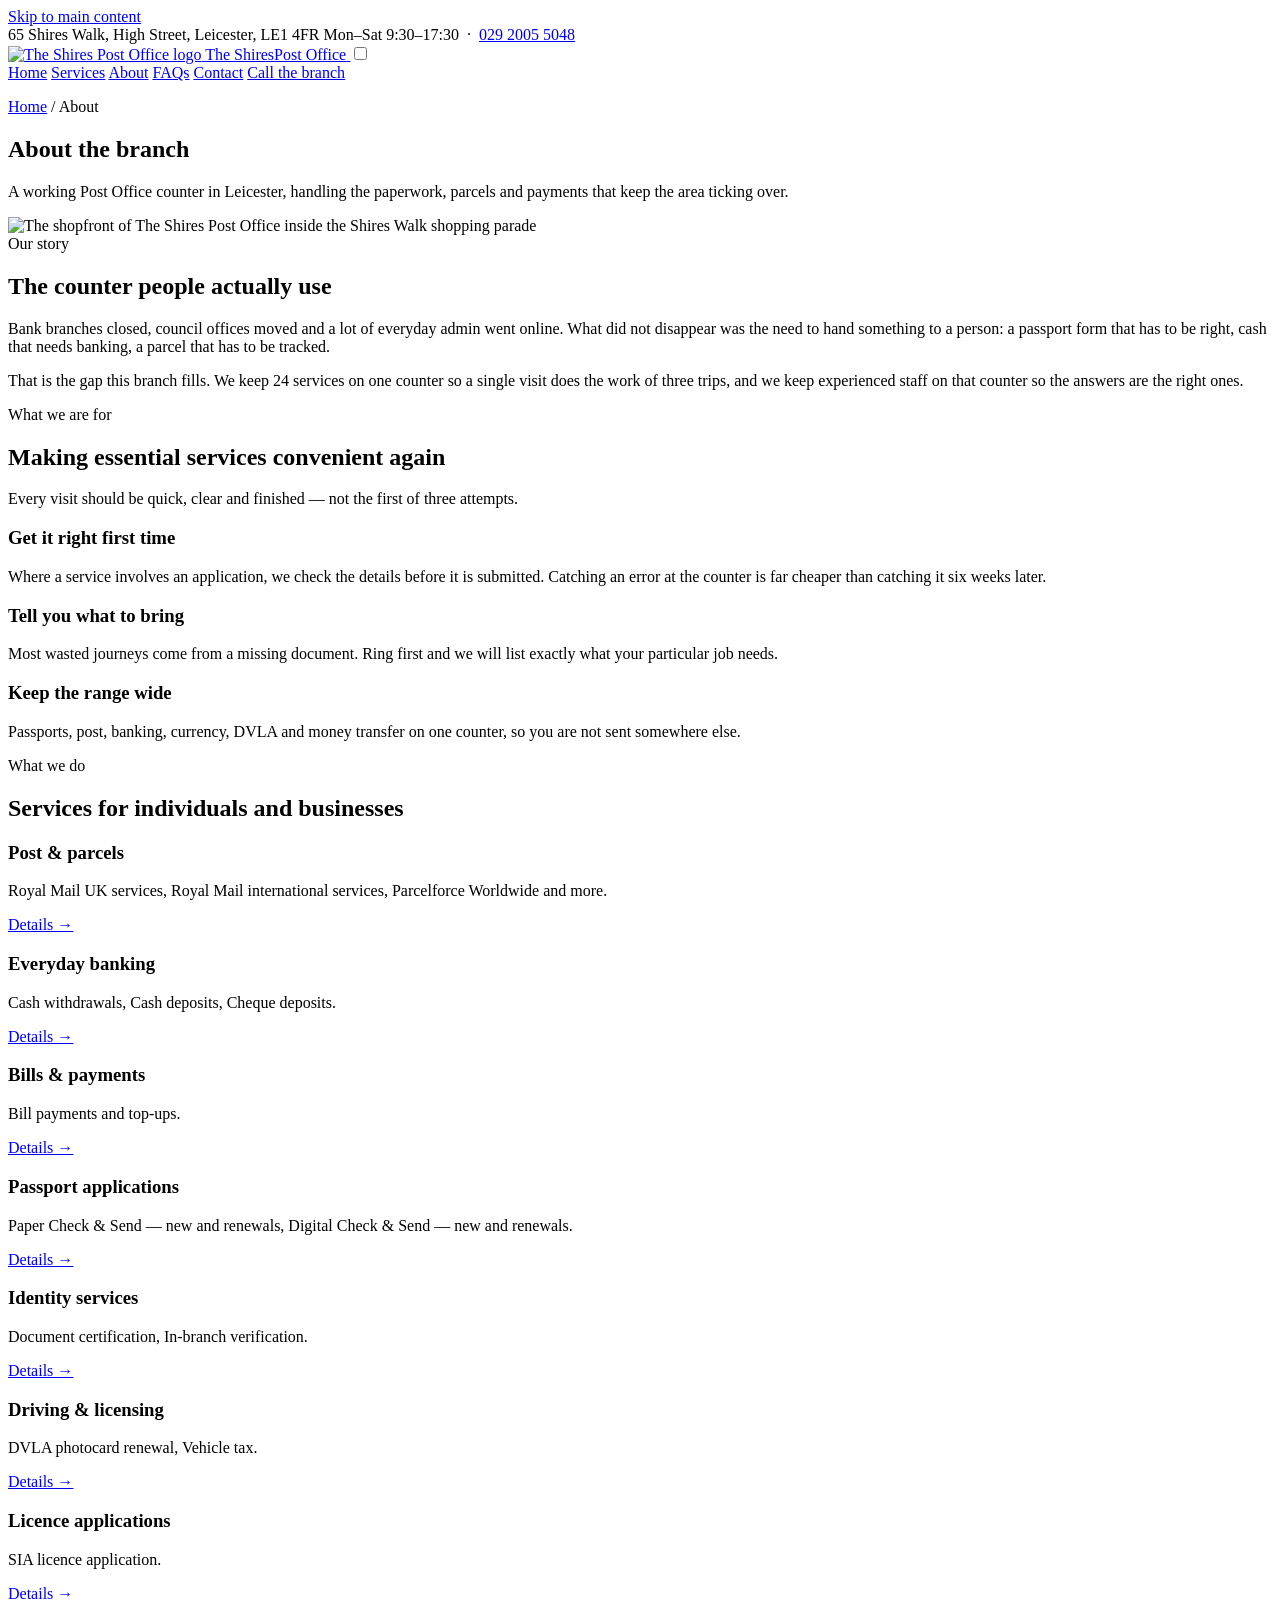
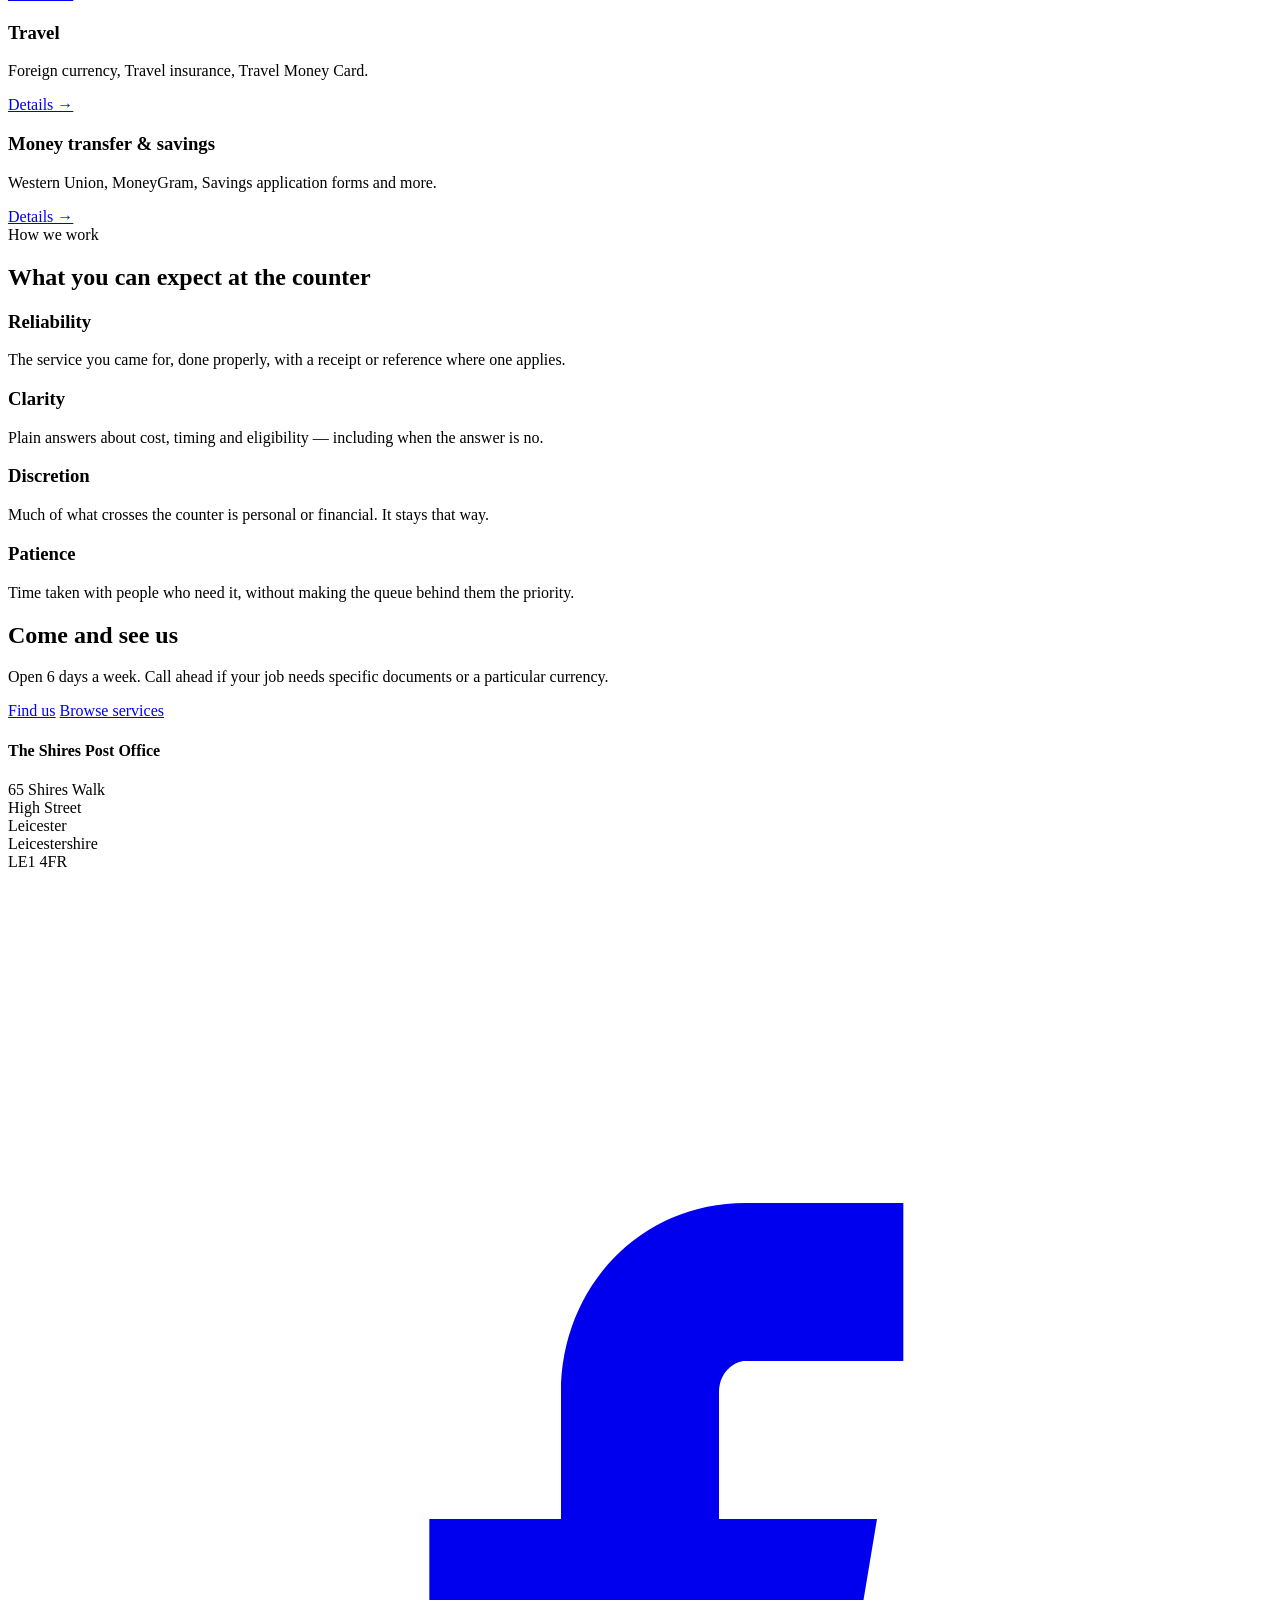
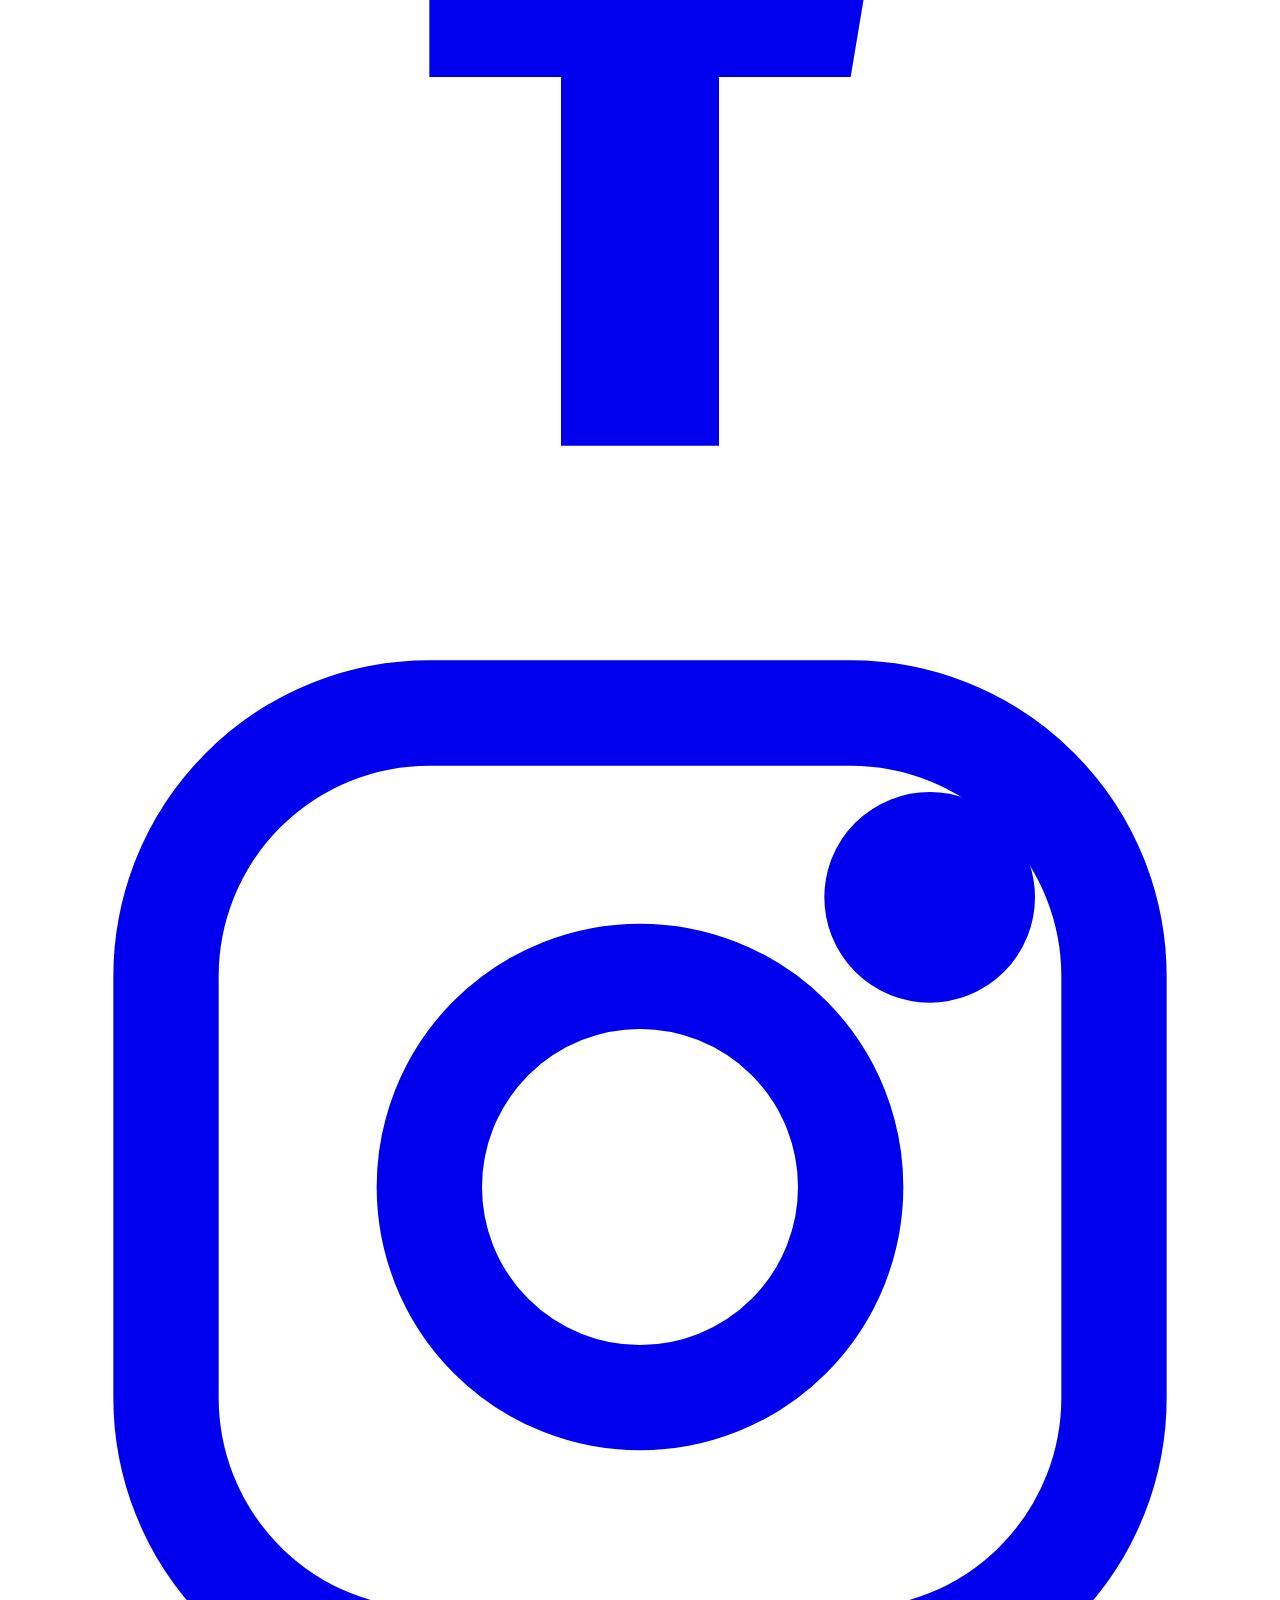
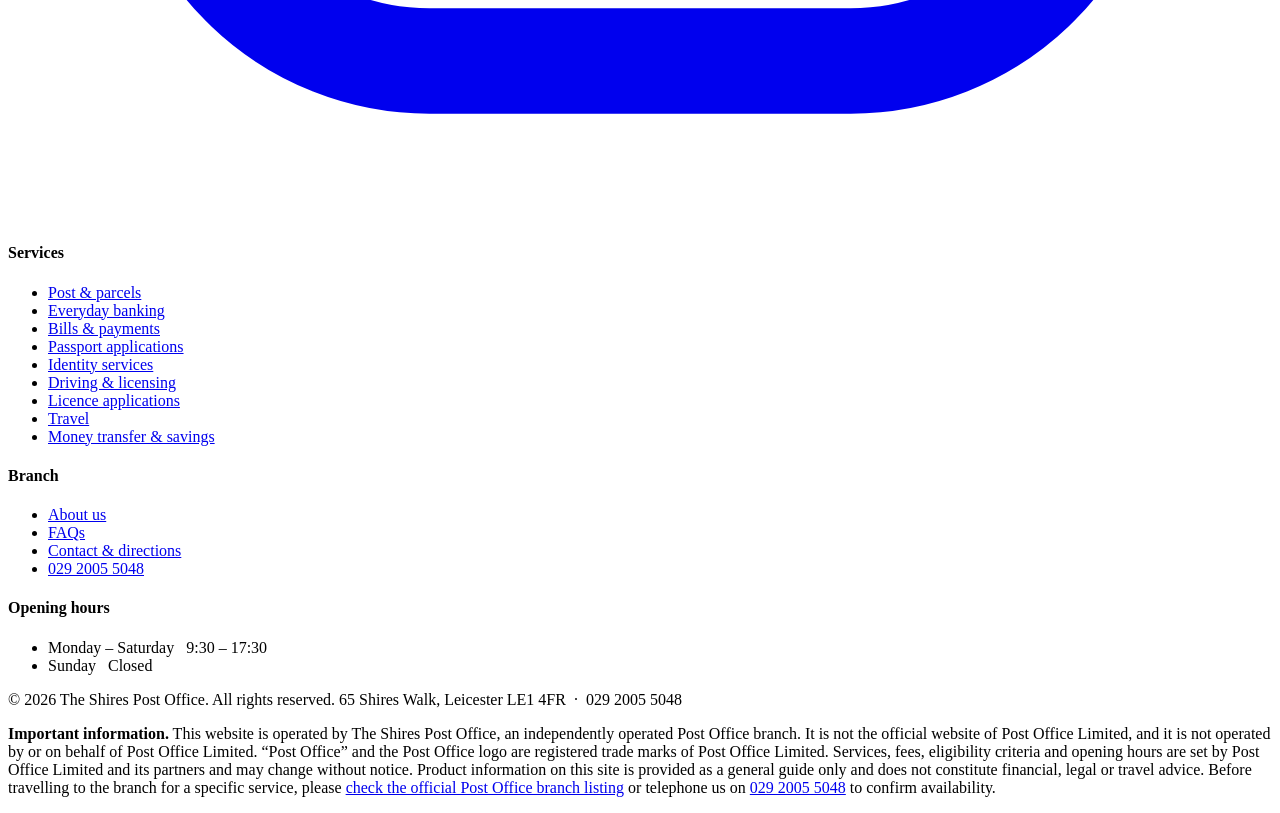
==== about.html @ 7ee7d357 "Add files via upload" ====
<!DOCTYPE html>
<html lang="en-GB">
<head>
<meta charset="utf-8">
<meta name="viewport" content="width=device-width, initial-scale=1">

<!-- ===== SEO — edit per page. Keep the title under 60 characters. ===== -->
<title>About Us | The Shires Post Office</title>
<meta name="description" content="The Shires Post Office in Leicester — who we are, what we do and the communities we serve.">
<link rel="canonical" href="https://www.shirespostoffice.co.uk/about.html">

<!-- ===== SOCIAL SHARING — og-image.jpg must be exactly 1200 × 630 px ===== -->
<meta property="og:type" content="website">
<meta property="og:title" content="About Us | The Shires Post Office">
<meta property="og:description" content="The Shires Post Office in Leicester — who we are, what we do and the communities we serve.">
<meta property="og:image" content="https://www.shirespostoffice.co.uk/images/og-image.jpg">
<meta property="og:url" content="https://www.shirespostoffice.co.uk/about.html">

<!-- ===== ICONS ===== -->
<link rel="icon" href="images/favicon.png" type="image/png">
<link rel="apple-touch-icon" href="images/apple-touch-icon.png">

<!-- ===== FONTS — to change, edit here AND --font-display/--font-body in style.css ===== -->
<link rel="preconnect" href="https://fonts.googleapis.com">
<link rel="preconnect" href="https://fonts.gstatic.com" crossorigin>
<link href="https://fonts.googleapis.com/css2?family=Bricolage+Grotesque:opsz,wght@12..96,400;12..96,600;12..96,700&amp;family=Public+Sans:wght@400;500;600;700;800&amp;display=swap" rel="stylesheet">

<link rel="stylesheet" href="css/style.css">

<!-- =========================================================================
     SECURITY HEADERS
     GitHub Pages does not let you set real HTTP headers, so these <meta> tags
     are used instead. The Content-Security-Policy below is deliberately tight:
     it allows ONLY this site's own files, the Google Fonts stylesheet/fonts,
     and the Google Maps iframe. Nothing else can load.

     ⚠ If you ever add a script, an analytics tag or another embed, it WILL be
     blocked until you add its origin here. That is the point — it stops an
     injected third-party resource from running.
     ====================================================================== -->
<meta http-equiv="Content-Security-Policy" content="
  default-src 'none';
  base-uri 'self';
  form-action 'none';
  img-src 'self';
  style-src 'self' https://fonts.googleapis.com;
  font-src https://fonts.gstatic.com;
  frame-src https://www.google.com;
  connect-src 'none';
  object-src 'none';
  upgrade-insecure-requests;">
<meta name="referrer" content="strict-origin-when-cross-origin">
</head>
<body>

<a class="skip" href="#main">Skip to main content</a>

<!-- =========================================================================
     STICKY BAR — the dark topbar and the white header sit inside this wrapper
     so BOTH stay pinned to the top of the screen while the page scrolls.
     To let them scroll away, remove .sticky-top in css/style.css §[05].
     ====================================================================== -->
<div class="sticky-top">

<!-- ===== TOPBAR — address, hours and phone. Identical on all 5 pages. ===== -->
<div class="topbar">
  <div class="container topbar__inner">
    <span>65 Shires Walk, High Street, Leicester, LE1 4FR</span>
    <span>Mon–Sat 9:30–17:30 &nbsp;·&nbsp; <a href="tel:+442920055048">029 2005 5048</a></span>
  </div>
</div>

<!-- =========================================================================
     HEADER / NAVIGATION
     The mobile menu is pure CSS — the hidden checkbox below drives it.
     There is no JavaScript anywhere on this site.
     ====================================================================== -->
<header class="site-header">
  <div class="container site-header__inner">

    <!-- LOGO — replace images/logo.svg with the branch mark (square, 46×46 display) -->
    <a class="logo" href="index.html">
      <img src="images/logo.svg" alt="The Shires Post Office logo" width="46" height="46">
      <span class="logo__text">The Shires<span>Post Office</span></span>
    </a>

    <input type="checkbox" id="navToggle" class="nav-toggle visually-hidden">
    <label for="navToggle" class="nav-toggle__label" aria-label="Open menu">
      <span></span><span></span><span></span>
    </label>

    <nav class="nav" aria-label="Main">
      <a href="index.html">Home</a>
      <a href="services.html">Services</a>
      <a href="about.html" aria-current="page">About</a>
      <a href="faq.html">FAQs</a>
      <a href="contact.html">Contact</a>
      <a class="btn btn--primary" href="tel:+442920055048">Call the branch</a>
    </nav>
  </div>
</header>

</div><!-- /.sticky-top -->

<main id="main">

<!-- ===== PAGE HEADER ===== -->
<section class="page-head">
  <div class="container">
    <p class="crumbs"><a href="index.html">Home</a> / About</p>
    <h1>About the branch</h1>
    <p>A working Post Office counter in Leicester, handling the paperwork, parcels and payments that keep the area ticking over.</p>
  </div>
</section>

<!-- =========================================================================
     SECTION — OUR STORY
     IMAGE: images/about-story.jpg → export at exactly 1120 × 840 px (4:3)
     ====================================================================== -->
<section class="section">
  <div class="container split">
    <div class="split__media">
      <img src="images/about-story.jpg" alt="The shopfront of The Shires Post Office inside the Shires Walk shopping parade" width="1120" height="840">
    </div>
    <div>
      <span class="eyebrow">Our story</span>
      <h2>The counter people actually use</h2>
      <p>Bank branches closed, council offices moved and a lot of everyday admin went online. What did not disappear was the need to hand something to a person: a passport form that has to be right, cash that needs banking, a parcel that has to be tracked.</p>
      <p>That is the gap this branch fills. We keep 24 services on one counter so a single visit does the work of three trips, and we keep experienced staff on that counter so the answers are the right ones.</p>
    </div>
  </div>
</section>

<!-- ===== SECTION — MISSION ===== -->
<section class="section section--ink">
  <div class="container">
    <div class="section-head">
      <span class="eyebrow">What we are for</span>
      <h2>Making essential services convenient again</h2>
      <p>Every visit should be quick, clear and finished — not the first of three attempts.</p>
    </div>

    <div class="grid grid--3">
      <article class="card">
        <h3>Get it right first time</h3>
        <p>Where a service involves an application, we check the details before it is submitted. Catching an error at the counter is far cheaper than catching it six weeks later.</p>
      </article>
      <article class="card">
        <h3>Tell you what to bring</h3>
        <p>Most wasted journeys come from a missing document. Ring first and we will list exactly what your particular job needs.</p>
      </article>
      <article class="card">
        <h3>Keep the range wide</h3>
        <p>Passports, post, banking, currency, DVLA and money transfer on one counter, so you are not sent somewhere else.</p>
      </article>
    </div>
  </div>
</section>

<!-- ===== SECTION — WHAT WE DO ===== -->
<section class="section">
  <div class="container">
    <div class="section-head section-head--center">
      <span class="eyebrow">What we do</span>
      <h2>Services for individuals and businesses</h2>
    </div>

    <div class="grid grid--3">
      <article class="card">
        <h3>Post &amp; parcels</h3>
        <p>Royal Mail UK services, Royal Mail international services, Parcelforce Worldwide and more.</p>
        <a class="card__link" href="services.html#post">Details →</a>
      </article>
      <article class="card">
        <h3>Everyday banking</h3>
        <p>Cash withdrawals, Cash deposits, Cheque deposits.</p>
        <a class="card__link" href="services.html#banking">Details →</a>
      </article>
      <article class="card">
        <h3>Bills &amp; payments</h3>
        <p>Bill payments and top-ups.</p>
        <a class="card__link" href="services.html#bills">Details →</a>
      </article>
      <article class="card">
        <h3>Passport applications</h3>
        <p>Paper Check &amp; Send — new and renewals, Digital Check &amp; Send — new and renewals.</p>
        <a class="card__link" href="services.html#passports">Details →</a>
      </article>
      <article class="card">
        <h3>Identity services</h3>
        <p>Document certification, In-branch verification.</p>
        <a class="card__link" href="services.html#identity">Details →</a>
      </article>
      <article class="card">
        <h3>Driving &amp; licensing</h3>
        <p>DVLA photocard renewal, Vehicle tax.</p>
        <a class="card__link" href="services.html#driving">Details →</a>
      </article>
      <article class="card">
        <h3>Licence applications</h3>
        <p>SIA licence application.</p>
        <a class="card__link" href="services.html#licences">Details →</a>
      </article>
      <article class="card">
        <h3>Travel</h3>
        <p>Foreign currency, Travel insurance, Travel Money Card.</p>
        <a class="card__link" href="services.html#travel">Details →</a>
      </article>
      <article class="card">
        <h3>Money transfer &amp; savings</h3>
        <p>Western Union, MoneyGram, Savings application forms and more.</p>
        <a class="card__link" href="services.html#finances">Details →</a>
      </article>
    </div>
  </div>
</section>

<!-- ===== SECTION — VALUES ===== -->
<section class="section section--alt">
  <div class="container">
    <div class="section-head">
      <span class="eyebrow">How we work</span>
      <h2>What you can expect at the counter</h2>
    </div>

    <div class="grid grid--4">
      <article class="card"><h3>Reliability</h3><p>The service you came for, done properly, with a receipt or reference where one applies.</p></article>
      <article class="card"><h3>Clarity</h3><p>Plain answers about cost, timing and eligibility — including when the answer is no.</p></article>
      <article class="card"><h3>Discretion</h3><p>Much of what crosses the counter is personal or financial. It stays that way.</p></article>
      <article class="card"><h3>Patience</h3><p>Time taken with people who need it, without making the queue behind them the priority.</p></article>
    </div>
  </div>
</section>

<!-- ===== CTA ===== -->
<section class="section section--tight">
  <div class="container">
    <div class="cta">
      <h2>Come and see us</h2>
      <p>Open 6 days a week. Call ahead if your job needs specific documents or a particular currency.</p>
      <div class="cta__actions">
        <a class="btn btn--light" href="contact.html">Find us</a>
        <a class="btn btn--ghost" href="services.html">Browse services</a>
      </div>
    </div>
  </div>
</section>

</main>

<!-- =========================================================================
     FOOTER — identical on all 5 pages.
     Social links: delete any the branch does not have. Never leave a link
     pointing at a generic homepage — it reads as broken.
     ====================================================================== -->
<footer class="site-footer">
  <div class="container">
    <div class="footer-grid">

      <div>
        <h4>The Shires Post Office</h4>
        <p>65 Shires Walk<br>High Street<br>Leicester<br>Leicestershire<br>LE1 4FR</p>

        <!-- ####################################################################
             ###  EDIT HERE: SOCIAL MEDIA LINKS                               ###
             ####################################################################
             Replace the href="..." value on each line below with the branch's
             real profile URL, for example:
                 https://www.facebook.com/YourBranchPageName
                 https://www.instagram.com/yourbranchhandle
             The links currently point at the generic facebook.com and
             instagram.com homepages, which look broken to visitors.
             If the branch does NOT have a profile, DELETE that whole <a> line
             rather than leaving it pointing at the homepage.
             These same links also appear in the "sameAs" list of the JSON-LD
             block at the bottom of index.html — update them there too.
             This block is repeated on all 5 pages: change it here, then copy
             it to the other four files.
             #################################################################### -->
        <div class="socials">
          <a href="https://www.facebook.com/" target="_blank" rel="noopener noreferrer nofollow" aria-label="Facebook"><svg viewBox="0 0 24 24" fill="currentColor"><path d="M14 9h3V6h-3c-2 0-3.5 1.6-3.5 3.6V12H8v3h2.5v7h3v-7H16l.5-3h-3V9.6c0-.4.3-.6.5-.6Z"/></svg></a>
          <a href="https://www.instagram.com/" target="_blank" rel="noopener noreferrer nofollow" aria-label="Instagram"><svg viewBox="0 0 24 24" fill="none" stroke="currentColor" stroke-width="2"><rect x="3" y="3" width="18" height="18" rx="5"/><circle cx="12" cy="12" r="4"/><circle cx="17.5" cy="6.5" r="1"/></svg></a>
        </div>
        <!-- ###  END: SOCIAL MEDIA LINKS  ################################### -->
      </div>

      <div>
        <h4>Services</h4>
        <ul class="footer-list">
          <li><a href="services.html#post">Post &amp; parcels</a></li>
          <li><a href="services.html#banking">Everyday banking</a></li>
          <li><a href="services.html#bills">Bills &amp; payments</a></li>
          <li><a href="services.html#passports">Passport applications</a></li>
          <li><a href="services.html#identity">Identity services</a></li>
          <li><a href="services.html#driving">Driving &amp; licensing</a></li>
          <li><a href="services.html#licences">Licence applications</a></li>
          <li><a href="services.html#travel">Travel</a></li>
          <li><a href="services.html#finances">Money transfer &amp; savings</a></li>
        </ul>
      </div>

      <div>
        <h4>Branch</h4>
        <ul class="footer-list">
          <li><a href="about.html">About us</a></li>
          <li><a href="faq.html">FAQs</a></li>
          <li><a href="contact.html">Contact &amp; directions</a></li>
          <li><a href="tel:+442920055048">029 2005 5048</a></li>
        </ul>
      </div>

      <div>
        <h4>Opening hours</h4>
        <ul class="footer-list">
          <li>Monday – Saturday &nbsp; 9:30 – 17:30</li>
          <li>Sunday &nbsp; Closed</li>
        </ul>
      </div>

    </div>

    <div class="footer-bottom">
      <span>© 2026 The Shires Post Office. All rights reserved.</span>
      <span>65 Shires Walk, Leicester LE1 4FR &nbsp;·&nbsp; 029 2005 5048</span>
    </div>
  </div>
</footer>

<!-- =========================================================================
     LEGAL DISCLAIMER — full-width band across the foot of every page.
     Keep this while the branch is independently operated: it is what allows
     the site to describe Post Office services without implying it IS the
     official Post Office Ltd website.
     ====================================================================== -->
<section class="legal">
  <div class="container">
    <p><strong>Important information.</strong> This website is operated by The Shires Post Office, an independently
    operated Post Office branch. It is not the official website of Post Office Limited, and it is not
    operated by or on behalf of Post Office Limited. &ldquo;Post Office&rdquo; and the Post Office logo are
    registered trade marks of Post Office Limited. Services, fees, eligibility criteria and opening hours
    are set by Post Office Limited and its partners and may change without notice. Product information on
    this site is provided as a general guide only and does not constitute financial, legal or travel advice.
    Before travelling to the branch for a specific service, please
    <a href="https://www.postoffice.co.uk/branch-finder/2832178/the-shires" target="_blank" rel="noopener noreferrer">check the official Post Office branch listing</a>
    or telephone us on <a href="tel:+442920055048">029 2005 5048</a> to confirm availability.</p>
  </div>
</section>

</body>
</html>
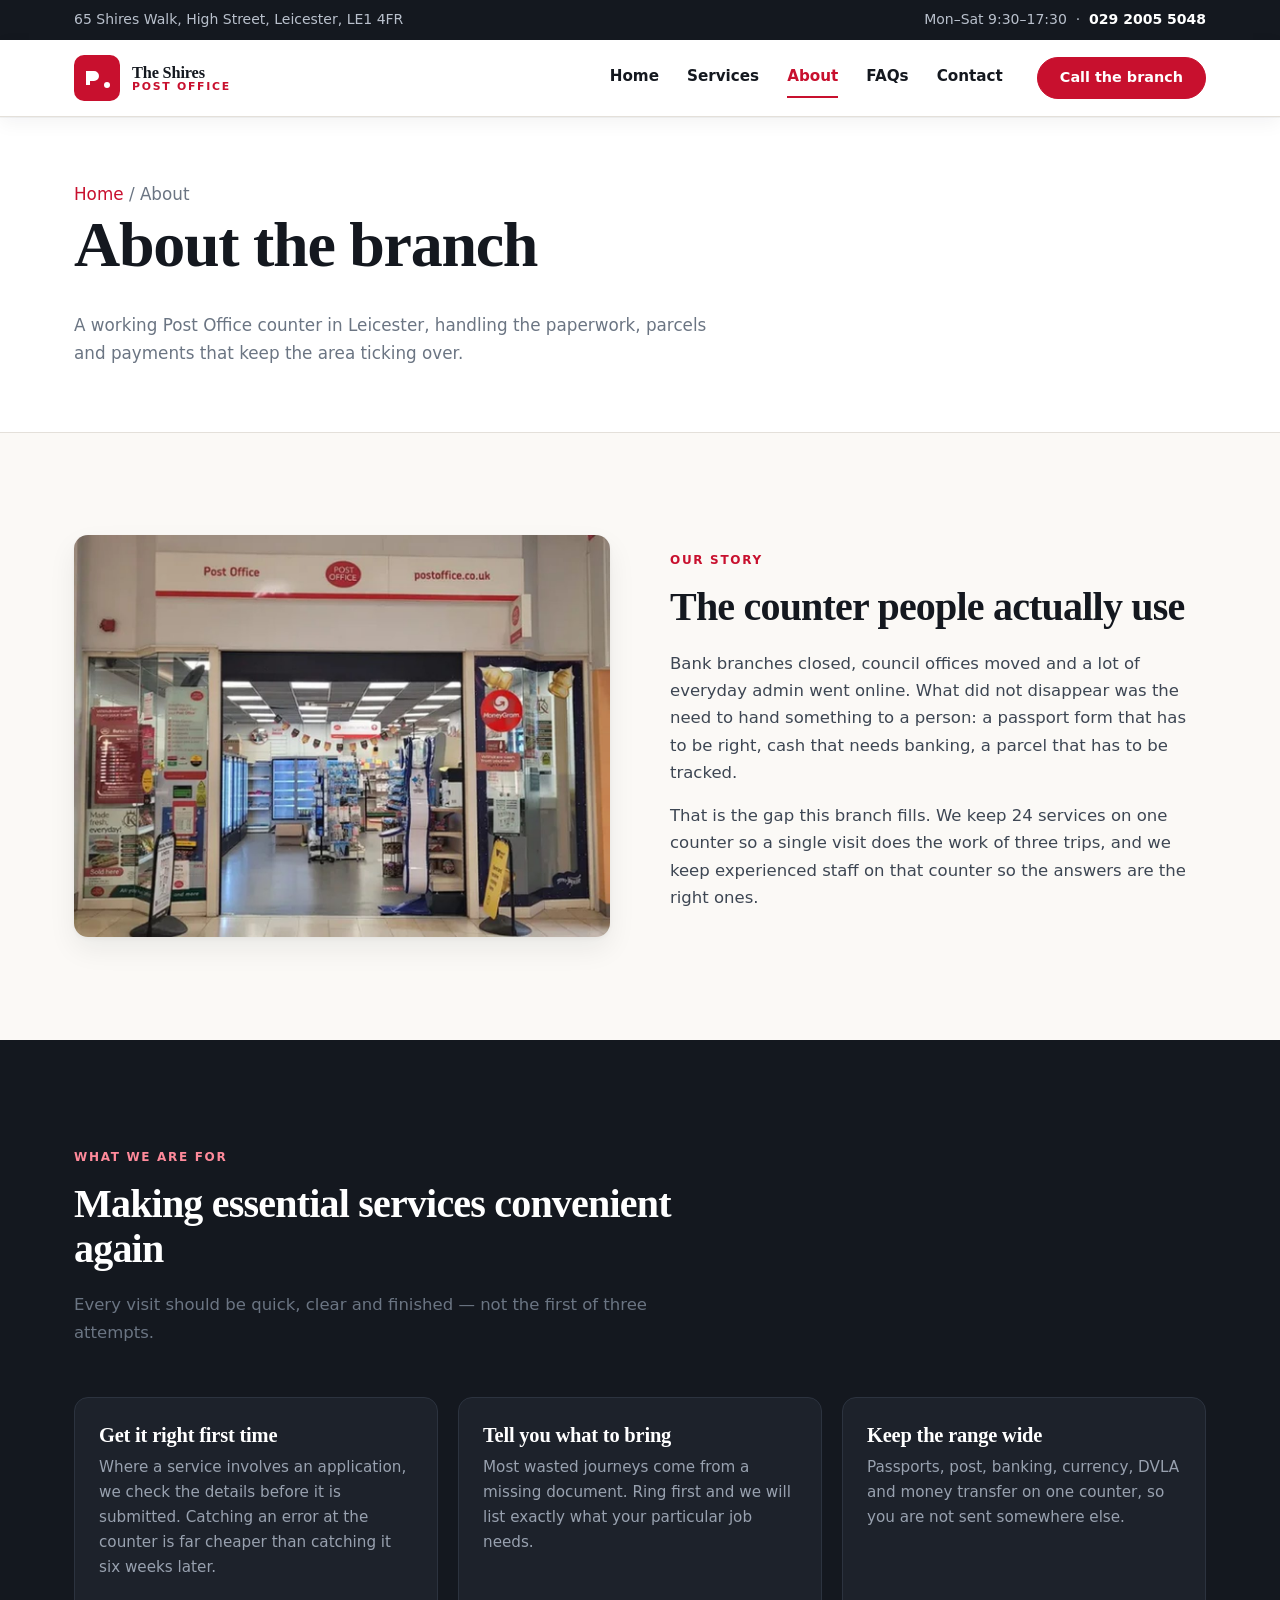
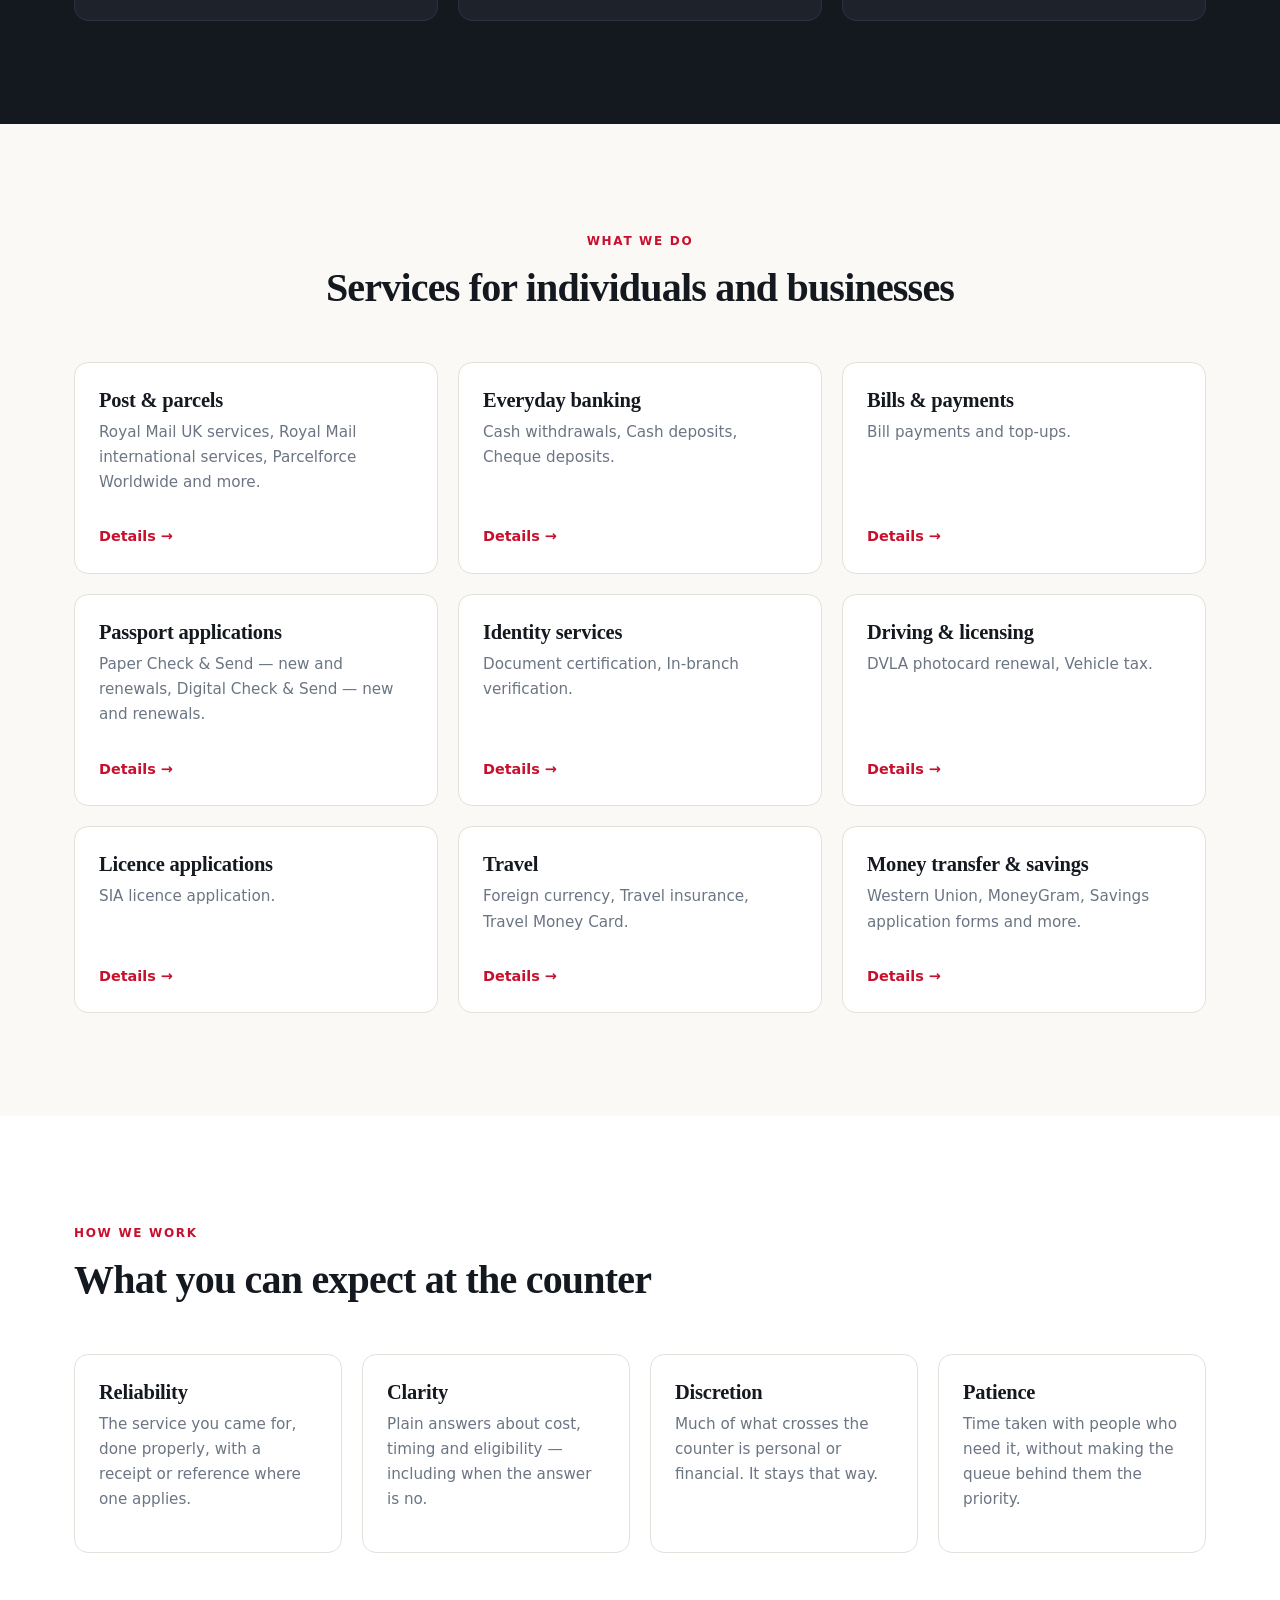
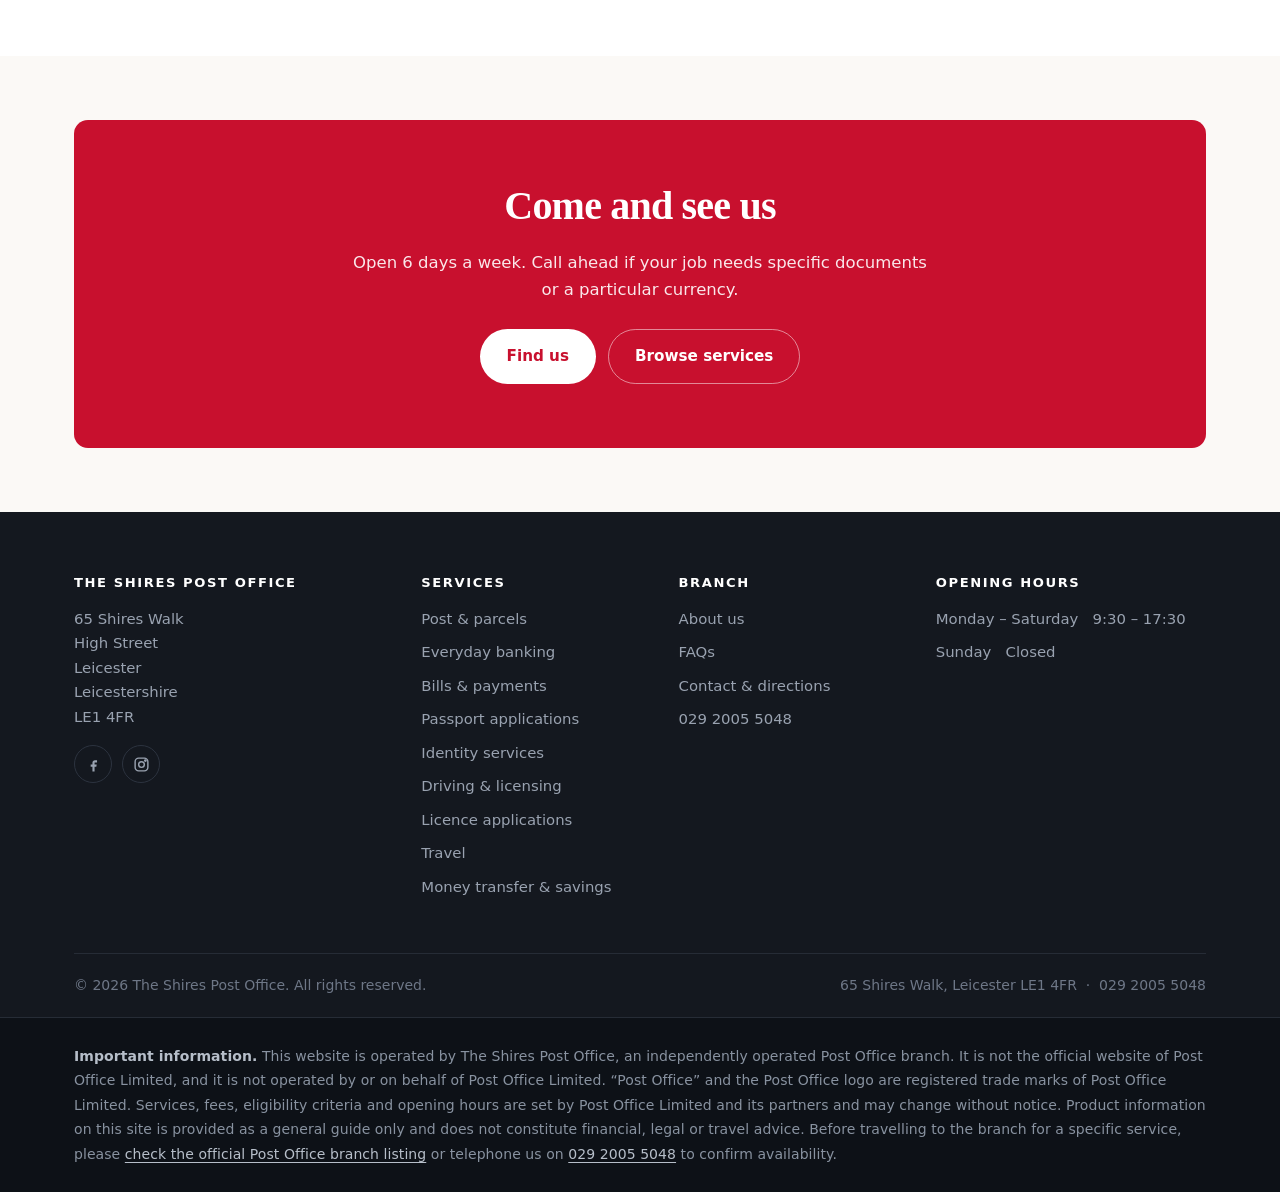
==== commit 51031d5c: "Add files via upload" ====
--- a/about.html
+++ b/about.html
@@ -268,18 +268,17 @@
              real profile URL, for example:
                  https://www.facebook.com/YourBranchPageName
                  https://www.instagram.com/yourbranchhandle
-             The links currently point at the generic facebook.com and
-             instagram.com homepages, which look broken to visitors.
-             If the branch does NOT have a profile, DELETE that whole <a> line
-             rather than leaving it pointing at the homepage.
+             These are set to the branch's real profiles. If a profile is
+             retired, DELETE that whole <a> line rather than leaving it
+             pointing at a dead page or a generic homepage.
              These same links also appear in the "sameAs" list of the JSON-LD
              block at the bottom of index.html — update them there too.
              This block is repeated on all 5 pages: change it here, then copy
              it to the other four files.
              #################################################################### -->
         <div class="socials">
-          <a href="https://www.facebook.com/" target="_blank" rel="noopener noreferrer nofollow" aria-label="Facebook"><svg viewBox="0 0 24 24" fill="currentColor"><path d="M14 9h3V6h-3c-2 0-3.5 1.6-3.5 3.6V12H8v3h2.5v7h3v-7H16l.5-3h-3V9.6c0-.4.3-.6.5-.6Z"/></svg></a>
-          <a href="https://www.instagram.com/" target="_blank" rel="noopener noreferrer nofollow" aria-label="Instagram"><svg viewBox="0 0 24 24" fill="none" stroke="currentColor" stroke-width="2"><rect x="3" y="3" width="18" height="18" rx="5"/><circle cx="12" cy="12" r="4"/><circle cx="17.5" cy="6.5" r="1"/></svg></a>
+          <a href="https://www.facebook.com/profile.php?id=61576108387124" target="_blank" rel="noopener noreferrer nofollow" aria-label="Facebook"><svg viewBox="0 0 24 24" fill="currentColor"><path d="M14 9h3V6h-3c-2 0-3.5 1.6-3.5 3.6V12H8v3h2.5v7h3v-7H16l.5-3h-3V9.6c0-.4.3-.6.5-.6Z"/></svg></a>
+          <a href="https://www.instagram.com/shires.postoffice/" target="_blank" rel="noopener noreferrer nofollow" aria-label="Instagram"><svg viewBox="0 0 24 24" fill="none" stroke="currentColor" stroke-width="2"><rect x="3" y="3" width="18" height="18" rx="5"/><circle cx="12" cy="12" r="4"/><circle cx="17.5" cy="6.5" r="1"/></svg></a>
         </div>
         <!-- ###  END: SOCIAL MEDIA LINKS  ################################### -->
       </div>
--- a/css/style.css
+++ b/css/style.css
@@ -0,0 +1,597 @@
+/* ==========================================================================
+   POST OFFICE WEBSITE TEMPLATE — MASTER STYLESHEET
+   --------------------------------------------------------------------------
+   HOW TO USE THIS FILE
+   1. Everything you would normally want to change lives in [01] TOKENS below.
+      Change a colour or font there once and the whole site follows.
+   2. Sections below are numbered and match the comments in the HTML files.
+   3. Do NOT edit inside a section unless you need a real layout change.
+   ========================================================================== */
+
+
+/* ==========================================================================
+   [01] DESIGN TOKENS  —  EDIT THESE FIRST
+   ========================================================================== */
+:root {
+
+  /* --- Brand colours -----------------------------------------------------
+     --brand      : main red, used for buttons, links, accents
+     --brand-dark : hover state / dark red bands
+     Change these two to re-skin the entire site.                          */
+  --brand:        #C8102E;
+  --brand-dark:   #97001F;
+  --brand-tint:   #FDEEF0;   /* very light red, used for icon chips        */
+
+  /* --- Neutrals --------------------------------------------------------- */
+  --ink:          #14181F;   /* headings, dark sections                     */
+  --body:         #3D4653;   /* body copy                                   */
+  --muted:        #6B7583;   /* captions, meta                              */
+  --rule:         #E4E0DA;   /* borders and dividers                        */
+  --paper:        #FBF9F6;   /* page background                             */
+  --white:        #FFFFFF;
+
+  /* --- Typography -------------------------------------------------------
+     --font-display : headlines
+     --font-body    : everything else
+     Swap the family names here AND the <link> in each HTML <head>.        */
+  --font-display: "Bricolage Grotesque", Georgia, serif;
+  --font-body:    "Public Sans", system-ui, -apple-system, sans-serif;
+
+  /* --- Type scale (fluid: shrinks on mobile automatically) -------------- */
+  --t-hero:  clamp(2.4rem, 5.4vw, 4rem);
+  --t-h2:    clamp(1.75rem, 3.2vw, 2.5rem);
+  --t-h3:    clamp(1.15rem, 1.6vw, 1.35rem);
+  --t-body:  1.0313rem;
+  --t-small: 0.875rem;
+  --t-tiny:  0.75rem;
+
+  /* --- Layout ----------------------------------------------------------- */
+  --container: 1180px;       /* max content width                           */
+  --gutter:    24px;         /* left/right page padding on mobile           */
+  --section-y: clamp(56px, 8vw, 104px);  /* vertical space between sections */
+  --radius:    14px;
+  --radius-sm: 10px;
+
+  /* --- Effects ---------------------------------------------------------- */
+  --shadow:    0 2px 4px rgba(20,24,31,.04), 0 12px 28px rgba(20,24,31,.07);
+  --shadow-sm: 0 1px 2px rgba(20,24,31,.05), 0 4px 12px rgba(20,24,31,.05);
+  --ease:      cubic-bezier(.22,.61,.36,1);
+}
+
+
+/* ==========================================================================
+   [02] RESET & BASE
+   ========================================================================== */
+*, *::before, *::after { box-sizing: border-box; }
+
+html { -webkit-text-size-adjust: 100%; scroll-behavior: smooth; }
+
+/* Stops #anchor links landing underneath the sticky bar */
+:target { scroll-margin-top: 140px; }
+.svc-group, .faq details { scroll-margin-top: 140px; }
+
+body {
+  margin: 0;
+  background: var(--paper);
+  color: var(--body);
+  font-family: var(--font-body);
+  font-size: var(--t-body);
+  line-height: 1.65;
+  -webkit-font-smoothing: antialiased;
+}
+
+img { max-width: 100%; display: block; height: auto; }
+
+h1, h2, h3, h4 {
+  font-family: var(--font-display);
+  color: var(--ink);
+  line-height: 1.12;
+  letter-spacing: -0.02em;
+  margin: 0 0 .5em;
+  font-weight: 600;
+}
+h1 { font-size: var(--t-hero); }
+h2 { font-size: var(--t-h2); }
+h3 { font-size: var(--t-h3); letter-spacing: -0.01em; }
+p  { margin: 0 0 1rem; }
+
+a { color: var(--brand); text-decoration-thickness: 1px; text-underline-offset: 3px; }
+a:hover { color: var(--brand-dark); }
+
+/* Keyboard focus ring — do not remove (accessibility requirement) */
+a:focus-visible, button:focus-visible, input:focus-visible,
+select:focus-visible, textarea:focus-visible, summary:focus-visible {
+  outline: 3px solid var(--brand);
+  outline-offset: 2px;
+  border-radius: 4px;
+}
+
+/* Respect users who ask for less motion */
+@media (prefers-reduced-motion: reduce) {
+  html { scroll-behavior: auto; }
+  * { animation: none !important; transition: none !important; }
+}
+
+
+/* ==========================================================================
+   [03] LAYOUT HELPERS
+   ========================================================================== */
+.container { width: 100%; max-width: var(--container); margin-inline: auto; padding-inline: var(--gutter); }
+
+.section { padding-block: var(--section-y); }
+.section--tight { padding-block: clamp(40px, 5vw, 64px); }
+.section--ink  { background: var(--ink); color: #C9CFDA; }
+.section--ink h2, .section--ink h3 { color: var(--white); }
+.section--alt  { background: var(--white); }
+
+/* Standard section intro block */
+.section-head { max-width: 640px; margin-bottom: clamp(32px, 4vw, 52px); }
+.section-head--center { margin-inline: auto; text-align: center; }
+.section-head p { color: var(--muted); margin-bottom: 0; }
+
+/* Small uppercase label that sits above a heading */
+.eyebrow {
+  display: inline-block;
+  font-size: var(--t-tiny);
+  font-weight: 700;
+  letter-spacing: .14em;
+  text-transform: uppercase;
+  color: var(--brand);
+  margin-bottom: 14px;
+}
+.section--ink .eyebrow { color: #FF8A9B; }
+
+/* Generic responsive grids */
+.grid { display: grid; gap: 20px; }
+.grid--2 { grid-template-columns: repeat(auto-fit, minmax(300px, 1fr)); }
+.grid--3 { grid-template-columns: repeat(auto-fit, minmax(280px, 1fr)); }
+.grid--4 { grid-template-columns: repeat(auto-fit, minmax(220px, 1fr)); }
+
+
+/* ==========================================================================
+   [04] BUTTONS
+   ========================================================================== */
+.btn {
+  display: inline-flex; align-items: center; gap: 9px;
+  padding: 14px 26px;
+  border: 1px solid transparent;
+  border-radius: 999px;
+  font-family: var(--font-body);
+  font-size: .95rem;
+  font-weight: 700;
+  text-decoration: none;
+  cursor: pointer;
+  transition: transform .18s var(--ease), background .18s var(--ease), color .18s var(--ease);
+}
+.btn:hover { transform: translateY(-2px); }
+
+.btn--primary { background: var(--brand); color: var(--white); }
+.btn--primary:hover { background: var(--brand-dark); color: var(--white); }
+
+.btn--ghost { background: transparent; color: var(--ink); border-color: var(--rule); }
+.btn--ghost:hover { border-color: var(--ink); color: var(--ink); }
+
+.btn--light { background: var(--white); color: var(--brand); }
+.btn--light:hover { color: var(--brand-dark); }
+
+.btn--sm { padding: 10px 18px; font-size: .85rem; }
+
+
+/* ==========================================================================
+   [05] HEADER / NAVIGATION
+   --------------------------------------------------------------------------
+   Mobile menu is pure CSS (checkbox hack) — no JavaScript anywhere on site.
+   ========================================================================== */
+
+/* Sticky wrapper — holds the topbar AND the header so BOTH stay pinned
+   to the top of the screen while the page scrolls. To make the bars scroll
+   away again, delete the three lines inside .sticky-top. */
+.sticky-top {
+  position: sticky;
+  top: 0;
+  z-index: 60;
+}
+
+/* Thin dark strip above the header holding address, hours + phone */
+.topbar {
+  background: var(--ink);
+  color: #B9C0CC;
+  font-size: var(--t-small);
+}
+.topbar__inner { display: flex; justify-content: space-between; align-items: center; gap: 16px; min-height: 40px; flex-wrap: wrap; }
+
+/* On narrow screens the address wraps onto its own line and makes the pinned
+   bar too tall, so hide it there — the full address is in the footer and on
+   the contact page. Delete this block to show it on mobile too. */
+@media (max-width: 700px) {
+  .topbar__inner > span:first-child { display: none; }
+  .topbar__inner { justify-content: center; }
+}
+.topbar a { color: var(--white); text-decoration: none; font-weight: 600; }
+.topbar a:hover { color: #FF8A9B; }
+
+.site-header {
+  /* Positioning is handled by .sticky-top above — do not add position:sticky here */
+  background: var(--white);
+  border-bottom: 1px solid var(--rule);
+  box-shadow: 0 1px 0 rgba(20,24,31,.04), 0 6px 18px rgba(20,24,31,.05);
+}
+.site-header__inner { display: flex; align-items: center; justify-content: space-between; gap: 20px; min-height: 76px; }
+
+/* Logo lockup — swap the <img> in the HTML, keep the height cap */
+.logo { display: flex; align-items: center; gap: 12px; text-decoration: none; }
+.logo img { height: 46px; width: auto; }
+.logo__text { font-family: var(--font-display); font-weight: 700; font-size: 1.02rem; line-height: 1.05; color: var(--ink); letter-spacing: -.01em; }
+.logo__text span { display: block; font-family: var(--font-body); font-size: .68rem; font-weight: 700; letter-spacing: .16em; text-transform: uppercase; color: var(--brand); }
+
+.nav { display: flex; align-items: center; gap: 28px; }
+.nav a {
+  color: var(--ink); text-decoration: none; font-size: .95rem; font-weight: 600;
+  padding: 6px 0; border-bottom: 2px solid transparent;
+}
+.nav a:hover, .nav a[aria-current="page"] { border-bottom-color: var(--brand); color: var(--brand); }
+
+/* --- The "Call the branch" button ---------------------------------------
+   .nav a is more specific than .btn, so without these rules the nav link
+   styles would strip the button's padding and turn its text red on hover.
+   These restore proper button behaviour inside the nav. */
+.nav a.btn {
+  padding: 11px 22px;
+  font-size: .9rem;
+  font-weight: 700;
+  border-bottom: 1px solid transparent;
+  line-height: 1.2;
+  margin-left: 6px;
+}
+.nav a.btn--primary,
+.nav a.btn--primary[aria-current="page"] {
+  color: var(--white);
+  background: var(--brand);
+  border-color: var(--brand);
+}
+.nav a.btn--primary:hover {
+  background: var(--brand-dark);
+  border-color: var(--brand-dark);
+  color: var(--white);
+  transform: translateY(-2px);
+}
+
+/* Hamburger — hidden on desktop */
+.nav-toggle { display: none; }
+.nav-toggle__label { display: none; }
+
+@media (max-width: 900px) {
+  .nav-toggle__label {
+    display: flex; flex-direction: column; gap: 5px; cursor: pointer;
+    padding: 12px; margin-right: -12px;
+  }
+  .nav-toggle__label span { width: 24px; height: 2px; background: var(--ink); border-radius: 2px; }
+  .nav {
+    position: absolute; left: 0; right: 0; top: 100%;
+    flex-direction: column; align-items: stretch; gap: 0;
+    background: var(--white); border-bottom: 1px solid var(--rule);
+    max-height: 0; overflow: hidden; transition: max-height .3s var(--ease);
+  }
+  .nav a { padding: 15px var(--gutter); border-bottom: 1px solid var(--rule); }
+  .nav a.btn { margin: 16px var(--gutter); justify-content: center; padding: 14px 22px; }
+  .nav-toggle:checked ~ .nav { max-height: 520px; }
+}
+
+
+/* ==========================================================================
+   [06] HERO
+   --------------------------------------------------------------------------
+   SIGNATURE ELEMENT: the photo sits in a "postage stamp" frame with real
+   perforated edges, drawn entirely in CSS (no image needed).
+   IMAGE: 640 × 512 displayed  →  export at 1280 × 1024 (5:4)
+   ========================================================================== */
+.hero { padding-block: clamp(48px, 6vw, 84px); overflow: hidden; }
+.hero__inner { display: grid; grid-template-columns: 1.05fr .95fr; gap: clamp(32px, 5vw, 64px); align-items: center; }
+.hero__title { margin-bottom: 20px; }
+.hero__title em { font-style: normal; color: var(--brand); }
+.hero__lede { font-size: 1.1rem; color: var(--body); max-width: 52ch; margin-bottom: 28px; }
+.hero__actions { display: flex; flex-wrap: wrap; gap: 12px; }
+
+/* --- The stamp frame --- */
+.stamp {
+  position: relative;
+  background: var(--white);
+  padding: 14px;
+  filter: drop-shadow(0 14px 30px rgba(20,24,31,.14));
+  /* Perforations: white circles punched out of all four edges */
+  --perf: 11px;
+  -webkit-mask:
+    radial-gradient(circle at 50% 0, transparent var(--perf), #000 calc(var(--perf) + .5px)) 50% 0 / 26px 100% repeat-x,
+    radial-gradient(circle at 50% 100%, transparent var(--perf), #000 calc(var(--perf) + .5px)) 50% 100% / 26px 100% repeat-x,
+    radial-gradient(circle at 0 50%, transparent var(--perf), #000 calc(var(--perf) + .5px)) 0 50% / 100% 26px repeat-y,
+    radial-gradient(circle at 100% 50%, transparent var(--perf), #000 calc(var(--perf) + .5px)) 100% 50% / 100% 26px repeat-y;
+  -webkit-mask-composite: source-in;
+  mask:
+    radial-gradient(circle at 50% 0, transparent var(--perf), #000 calc(var(--perf) + .5px)) 50% 0 / 26px 100% repeat-x,
+    radial-gradient(circle at 50% 100%, transparent var(--perf), #000 calc(var(--perf) + .5px)) 50% 100% / 26px 100% repeat-x,
+    radial-gradient(circle at 0 50%, transparent var(--perf), #000 calc(var(--perf) + .5px)) 0 50% / 100% 26px repeat-y,
+    radial-gradient(circle at 100% 50%, transparent var(--perf), #000 calc(var(--perf) + .5px)) 100% 50% / 100% 26px repeat-y;
+  mask-composite: intersect;
+}
+.stamp img { aspect-ratio: 5 / 4; object-fit: cover; width: 100%; }
+
+/* Wrapper so the postmark can overlap the stamp without being clipped by
+   the stamp's perforation mask. */
+.stamp-wrap { position: relative; display: inline-block; padding: 0 18px 18px 0; }
+.stamp-wrap .stamp { display: block; }
+
+/* Small "postmark" badge that overlaps the stamp */
+.postmark {
+  position: absolute; right: 0; bottom: 0; z-index: 2;
+  width: 108px; height: 108px; border-radius: 50%;
+  display: grid; place-content: center; text-align: center;
+  background: var(--brand); color: var(--white);
+  border: 3px double rgba(255,255,255,.6);
+  font-family: var(--font-body); font-size: .62rem; font-weight: 800;
+  letter-spacing: .1em; text-transform: uppercase; line-height: 1.5;
+  transform: rotate(-8deg);
+}
+.postmark strong { display: block; font-size: 1.05rem; letter-spacing: .02em; }
+
+@media (max-width: 860px) {
+  .hero__inner { grid-template-columns: 1fr; }
+  .hero__media { order: -1; max-width: 460px; }
+  .postmark { width: 88px; height: 88px; }
+}
+
+
+/* ==========================================================================
+   [07] TRUST BAR  (row of short reassurance points)
+   ========================================================================== */
+.trustbar { background: var(--white); border-block: 1px solid var(--rule); }
+.trustbar ul {
+  list-style: none; margin: 0; padding: 20px 0;
+  display: grid; grid-template-columns: repeat(auto-fit, minmax(190px, 1fr)); gap: 14px 24px;
+}
+.trustbar li {
+  display: flex; align-items: center; gap: 10px;
+  font-size: var(--t-small); font-weight: 600; color: var(--ink);
+}
+.trustbar svg { flex: none; width: 18px; height: 18px; color: var(--brand); }
+
+
+/* ==========================================================================
+   [08] STATS BAND
+   --------------------------------------------------------------------------
+   ⚠ ONLY use numbers you can evidence. Unverifiable claims are an ASA /
+     CAP Code risk in the UK and hurt trust signals. Delete rows you can't back.
+   ========================================================================== */
+.stats { display: grid; grid-template-columns: repeat(auto-fit, minmax(180px, 1fr)); gap: 4px; }
+.stat { padding: 26px 22px; background: var(--white); border: 1px solid var(--rule); border-radius: var(--radius); text-align: center; }
+.stat__num { font-family: var(--font-display); font-size: clamp(1.9rem, 3vw, 2.6rem); font-weight: 700; color: var(--brand); line-height: 1; }
+.stat__label { font-size: var(--t-small); color: var(--muted); margin-top: 8px; display: block; }
+
+
+/* ==========================================================================
+   [09] CARDS  (service tiles, feature tiles, story tiles)
+   ========================================================================== */
+.card {
+  background: var(--white);
+  border: 1px solid var(--rule);
+  border-radius: var(--radius);
+  padding: 26px 24px 24px;
+  display: flex; flex-direction: column;
+  transition: transform .2s var(--ease), box-shadow .2s var(--ease), border-color .2s var(--ease);
+}
+.card:hover { transform: translateY(-3px); box-shadow: var(--shadow); border-color: #D6D0C8; }
+.card h3 { margin-bottom: .4em; }
+.card p { font-size: .95rem; color: var(--muted); flex: 1; }
+
+/* Red icon chip at the top of a card */
+.card__icon {
+  width: 46px; height: 46px; border-radius: 12px;
+  background: var(--brand-tint); color: var(--brand);
+  display: grid; place-content: center; margin-bottom: 16px;
+}
+.card__icon svg { width: 22px; height: 22px; }
+
+.card__link {
+  margin-top: 14px; font-size: .9rem; font-weight: 700; text-decoration: none;
+  display: inline-flex; align-items: center; gap: 6px; align-self: flex-start;
+}
+.card__link:hover { gap: 10px; }
+
+/* Dark variant used on ink sections */
+.section--ink .card { background: #1D222B; border-color: #2C333F; }
+.section--ink .card p { color: #98A1AF; }
+.section--ink .card__icon { background: rgba(200,16,46,.18); color: #FF7C90; }
+
+
+/* ==========================================================================
+   [10] SPLIT CONTENT  (image beside text — About page story blocks)
+   --------------------------------------------------------------------------
+   IMAGE: 560 × 420 displayed  →  export at 1120 × 840 (4:3)
+   ========================================================================== */
+.split { display: grid; grid-template-columns: 1fr 1fr; gap: clamp(28px, 5vw, 60px); align-items: center; }
+.split--reverse .split__media { order: 2; }
+.split__media img { border-radius: var(--radius); aspect-ratio: 4 / 3; object-fit: cover; width: 100%; box-shadow: var(--shadow); }
+@media (max-width: 800px) {
+  .split { grid-template-columns: 1fr; }
+  .split--reverse .split__media { order: 0; }
+}
+
+
+/* ==========================================================================
+   [11] SERVICE DETAIL LIST  (services.html)
+   ========================================================================== */
+.svc-group { border-top: 2px solid var(--ink); padding-top: 28px; margin-top: clamp(44px, 6vw, 72px); }
+.svc-group:first-of-type { margin-top: 0; }
+.svc-group__title { display: flex; align-items: baseline; gap: 14px; flex-wrap: wrap; margin-bottom: 8px; }
+.svc-group__count { font-size: var(--t-small); font-weight: 700; color: var(--muted); }
+
+.svc-item { padding: 22px 0; border-bottom: 1px solid var(--rule); }
+.svc-item h3 { margin-bottom: .35em; }
+.svc-item p { margin: 0; color: var(--body); font-size: .97rem; max-width: 74ch; }
+
+/* Sticky in-page jump menu */
+.jumpnav { position: sticky; top: 132px; align-self: start; } /* clears topbar + header */
+.jumpnav ul { list-style: none; margin: 0; padding: 0; border-left: 2px solid var(--rule); }
+.jumpnav a { display: block; padding: 9px 16px; font-size: .9rem; font-weight: 600; text-decoration: none; color: var(--body); border-left: 2px solid transparent; margin-left: -2px; }
+.jumpnav a:hover { color: var(--brand); border-left-color: var(--brand); }
+.svc-layout { display: grid; grid-template-columns: 250px 1fr; gap: clamp(28px, 4vw, 56px); }
+@media (max-width: 900px) { .svc-layout { grid-template-columns: 1fr; } .jumpnav { display: none; } }
+
+
+/* ==========================================================================
+   [12] FAQ ACCORDION  (native <details> — no JavaScript)
+   ========================================================================== */
+.faq { max-width: 820px; margin-inline: auto; }
+.faq details {
+  background: var(--white); border: 1px solid var(--rule);
+  border-radius: var(--radius-sm); margin-bottom: 10px; overflow: hidden;
+}
+.faq details[open] { border-color: var(--brand); }
+.faq summary {
+  cursor: pointer; list-style: none; padding: 18px 52px 18px 20px; position: relative;
+  font-family: var(--font-display); font-weight: 600; font-size: 1.03rem; color: var(--ink);
+}
+.faq summary::-webkit-details-marker { display: none; }
+.faq summary::after {
+  content: ""; position: absolute; right: 20px; top: 50%;
+  width: 10px; height: 10px; margin-top: -6px;
+  border-right: 2px solid var(--brand); border-bottom: 2px solid var(--brand);
+  transform: rotate(45deg); transition: transform .2s var(--ease);
+}
+.faq details[open] summary::after { transform: rotate(-135deg); margin-top: -2px; }
+.faq .faq__body { padding: 0 20px 20px; color: var(--body); font-size: .97rem; }
+.faq .faq__body p:last-child { margin-bottom: 0; }
+
+
+/* ==========================================================================
+   [13] CONTACT PAGE  (details column + form column)
+   ========================================================================== */
+.contact-layout { display: grid; grid-template-columns: 1fr 1.15fr; gap: clamp(28px, 4vw, 56px); align-items: start; }
+@media (max-width: 880px) { .contact-layout { grid-template-columns: 1fr; } }
+
+.info-list { list-style: none; margin: 0 0 28px; padding: 0; }
+.info-list li { display: flex; gap: 14px; padding: 14px 0; border-bottom: 1px solid var(--rule); }
+.info-list svg { flex: none; width: 20px; height: 20px; color: var(--brand); margin-top: 3px; }
+.info-list strong { display: block; color: var(--ink); font-size: .9rem; }
+.info-list a { text-decoration: none; }
+
+/* Opening hours table */
+.hours { width: 100%; border-collapse: collapse; font-size: .95rem; }
+.hours th { text-align: left; font-size: var(--t-tiny); text-transform: uppercase; letter-spacing: .1em; color: var(--muted); padding-bottom: 8px; font-weight: 700; }
+.hours td { padding: 9px 0; border-bottom: 1px solid var(--rule); }
+.hours td:last-child { text-align: right; font-variant-numeric: tabular-nums; color: var(--ink); font-weight: 600; }
+.hours .is-closed td:last-child { color: var(--muted); font-weight: 500; }
+
+/* Form */
+.form-card { background: var(--white); border: 1px solid var(--rule); border-radius: var(--radius); padding: clamp(24px, 3vw, 36px); box-shadow: var(--shadow-sm); }
+.field { margin-bottom: 18px; }
+.field label { display: block; font-size: .85rem; font-weight: 700; color: var(--ink); margin-bottom: 6px; }
+.field input, .field select, .field textarea {
+  width: 100%; padding: 12px 14px; font: inherit; font-size: .95rem; color: var(--ink);
+  background: var(--paper); border: 1px solid var(--rule); border-radius: var(--radius-sm);
+}
+.field textarea { min-height: 130px; resize: vertical; }
+.field input:focus, .field select:focus, .field textarea:focus { border-color: var(--brand); background: var(--white); }
+.form-note { font-size: var(--t-tiny); color: var(--muted); margin-top: 14px; }
+
+/* Google Map embed wrapper — keeps a fixed ratio */
+.map { border-radius: var(--radius); overflow: hidden; border: 1px solid var(--rule); aspect-ratio: 16 / 7; }
+.map iframe { width: 100%; height: 100%; border: 0; display: block; }
+
+
+/* ==========================================================================
+   [14] CTA BAND  (full-width red call to action)
+   ========================================================================== */
+.cta {
+  background: var(--brand);
+  color: rgba(255,255,255,.9);
+  border-radius: var(--radius);
+  padding: clamp(36px, 5vw, 64px);
+  text-align: center;
+}
+.cta h2 { color: var(--white); max-width: 18ch; margin-inline: auto; }
+.cta p { max-width: 56ch; margin-inline: auto; margin-bottom: 26px; }
+.cta__actions { display: flex; gap: 12px; justify-content: center; flex-wrap: wrap; }
+.cta .btn--ghost { color: var(--white); border-color: rgba(255,255,255,.5); }
+.cta .btn--ghost:hover { border-color: var(--white); color: var(--white); }
+
+
+/* ==========================================================================
+   [15] FOOTER
+   ========================================================================== */
+.site-footer { background: var(--ink); color: #99A2B0; font-size: .93rem; padding-block: clamp(44px, 5vw, 68px) 0; }
+.site-footer h4 { color: var(--white); font-size: .82rem; text-transform: uppercase; letter-spacing: .12em; font-family: var(--font-body); font-weight: 700; margin-bottom: 16px; }
+.site-footer a { color: #99A2B0; text-decoration: none; }
+.site-footer a:hover { color: var(--white); }
+.footer-grid { display: grid; grid-template-columns: 1.4fr 1fr 1fr 1.2fr; gap: 32px; }
+@media (max-width: 820px) { .footer-grid { grid-template-columns: 1fr 1fr; } }
+@media (max-width: 480px) { .footer-grid { grid-template-columns: 1fr; } }
+.footer-list { list-style: none; margin: 0; padding: 0; }
+.footer-list li { margin-bottom: 9px; }
+
+/* Social icon row */
+.socials { display: flex; gap: 10px; margin-top: 16px; }
+.socials a {
+  width: 38px; height: 38px; border-radius: 50%;
+  border: 1px solid #2C333F; display: grid; place-content: center;
+  transition: background .18s var(--ease), border-color .18s var(--ease);
+}
+.socials a:hover { background: var(--brand); border-color: var(--brand); color: var(--white); }
+.socials svg { width: 17px; height: 17px; }
+
+.footer-bottom {
+  margin-top: 44px; border-top: 1px solid #262C36; padding-block: 20px;
+  display: flex; justify-content: space-between; gap: 14px; flex-wrap: wrap;
+  font-size: var(--t-small); color: #6E7787;
+}
+
+/* --- LEGAL DISCLAIMER BAND ------------------------------------------------
+   Full-bleed strip across the very bottom of the page. Deliberately plain
+   and formal: no rounded corners, justified measure, generous line height.
+   Keep this while the branch is independently operated. */
+.legal {
+  background: #0D1117;
+  border-top: 1px solid #262C36;
+  padding-block: 26px;
+}
+.legal p {
+  margin: 0;
+  max-width: none;                 /* runs the full width of the container */
+  font-size: var(--t-small);
+  line-height: 1.75;
+  color: #8892A0;
+  text-align: left;
+  letter-spacing: .005em;
+}
+.legal strong { color: #B6BEC9; font-weight: 600; }
+.legal a { color: #B6BEC9; text-decoration: underline; text-underline-offset: 3px; }
+.legal a:hover { color: var(--white); }
+
+/* Small utility used in place of inline style attributes (keeps the
+   Content-Security-Policy strict — see the meta tag in each <head>) */
+.note { color: var(--muted); font-size: .95rem; }
+.mb-22 { margin-bottom: 22px; }
+
+
+/* ==========================================================================
+   [16] PAGE HEADER  (inner pages)
+   ========================================================================== */
+.page-head { background: var(--white); border-bottom: 1px solid var(--rule); padding-block: clamp(40px, 5vw, 72px); }
+.page-head p { max-width: 60ch; color: var(--muted); font-size: 1.05rem; margin-bottom: 0; }
+.crumbs { font-size: var(--t-small); color: var(--muted); margin-bottom: 14px; }
+.crumbs a { text-decoration: none; }
+
+
+/* ==========================================================================
+   [17] UTILITIES
+   ========================================================================== */
+.text-center { text-align: center; }
+.mb-0 { margin-bottom: 0; }
+.mt-32 { margin-top: 32px; }
+.lede { font-size: 1.1rem; color: var(--body); }
+.visually-hidden {
+  position: absolute; width: 1px; height: 1px; padding: 0; margin: -1px;
+  overflow: hidden; clip: rect(0 0 0 0); white-space: nowrap; border: 0;
+}
+/* Skip link for screen-reader / keyboard users */
+.skip { position: absolute; left: -9999px; }
+.skip:focus { left: 16px; top: 16px; z-index: 100; background: var(--white); padding: 10px 16px; border-radius: 8px; }
